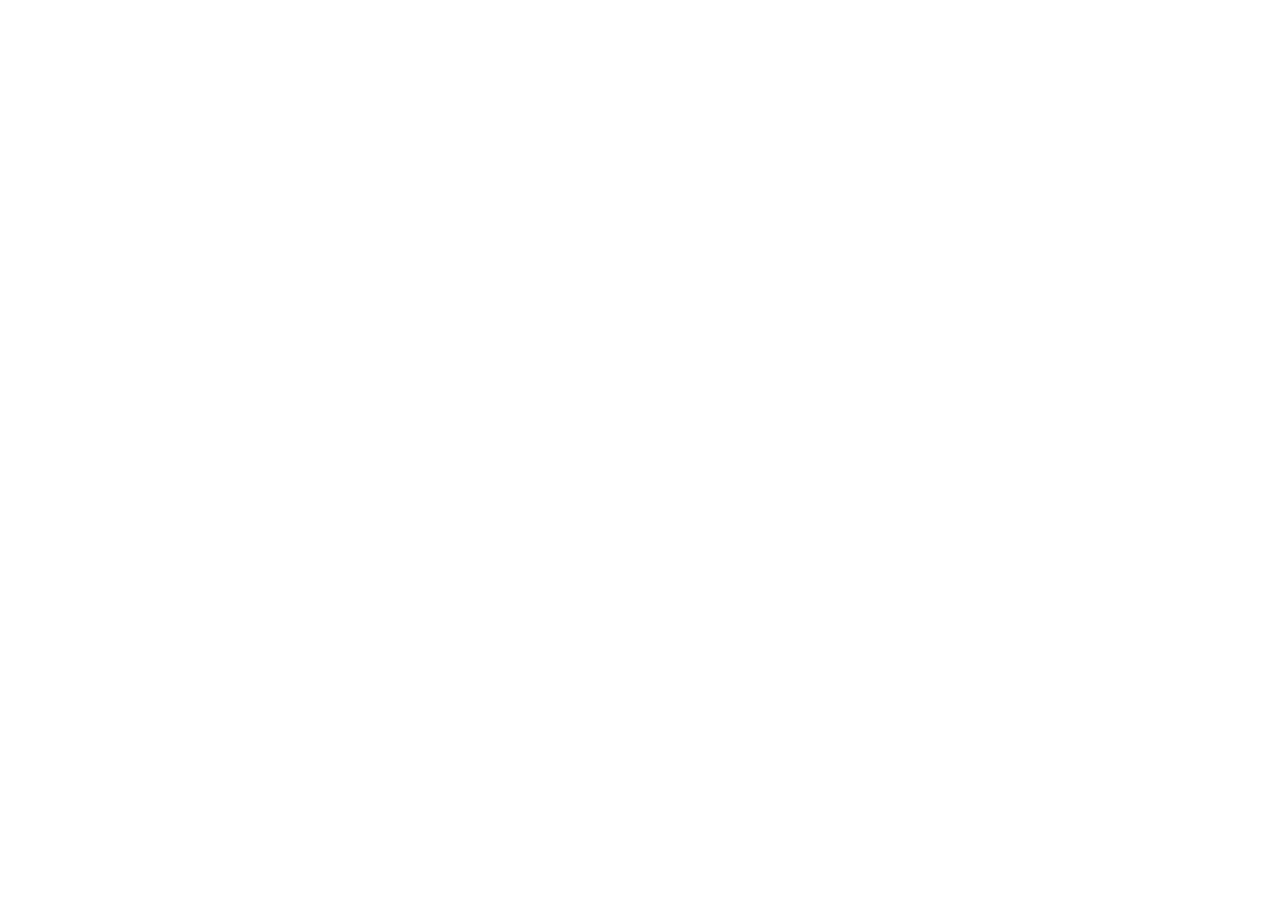
==== Bootstrap 2026_(Aluno)/ex13_projeto_imovi/index.html @ 1a244013 "Commit inicial Base para apredizado do Framework de Front-end bootstrap" ====
<!DOCTYPE html>
<html lang="pt-br">
  <head>
    <meta charset="UTF-8" />
    <meta http-equiv="X-UA-Compatible" content="IE=edge" />
    <meta name="viewport" content="width=device-width, initial-scale=1.0" />
    <title>iMovi</title>
    <link rel="shortcut icon" href="img/favicon.ico" type="image/x-icon" />
    <!-- Google fonts Lato -->
    <link rel="preconnect" href="https://fonts.googleapis.com" />
    <link rel="preconnect" href="https://fonts.gstatic.com" crossorigin />
    <link
      href="https://fonts.googleapis.com/css2?family=Lato:ital,wght@0,100;0,300;0,400;0,700;0,900;1,100;1,300;1,400;1,700;1,900&display=swap"
      rel="stylesheet"
    />
    <!-- CSS Bootstrap -->
    <link
      href="https://cdn.jsdelivr.net/npm/bootstrap@5.0.2/dist/css/bootstrap.min.css"
      rel="stylesheet"
      integrity="sha384-EVSTQN3/azprG1Anm3QDgpJLIm9Nao0Yz1ztcQTwFspd3yD65VohhpuuCOmLASjC"
      crossorigin="anonymous"
    />
    <!-- Bootstrap Icons -->
    <link
      rel="stylesheet"
      href="https://cdn.jsdelivr.net/npm/bootstrap-icons@1.5.0/font/bootstrap-icons.css"
    />
    <!-- CSS do projeto -->
    <link rel="stylesheet" href="css/styles.css" />
    <!-- JavaScript Bootstrap -->
    <script
      src="https://cdn.jsdelivr.net/npm/bootstrap@5.0.2/dist/js/bootstrap.bundle.min.js"
      integrity="sha384-MrcW6ZMFYlzcLA8Nl+NtUVF0sA7MsXsP1UyJoMp4YLEuNSfAP+JcXn/tWtIaxVXM"
      crossorigin="anonymous"
    ></script>
  </head>
  <body>
    

    <!-- 1ª Digitação (Aqui) -->

   
  </body>
</html>
---- Bootstrap 2026_(Aluno)/ex13_projeto_imovi/css/styles.css ----
/* 2ª Digitação (Aqui) */
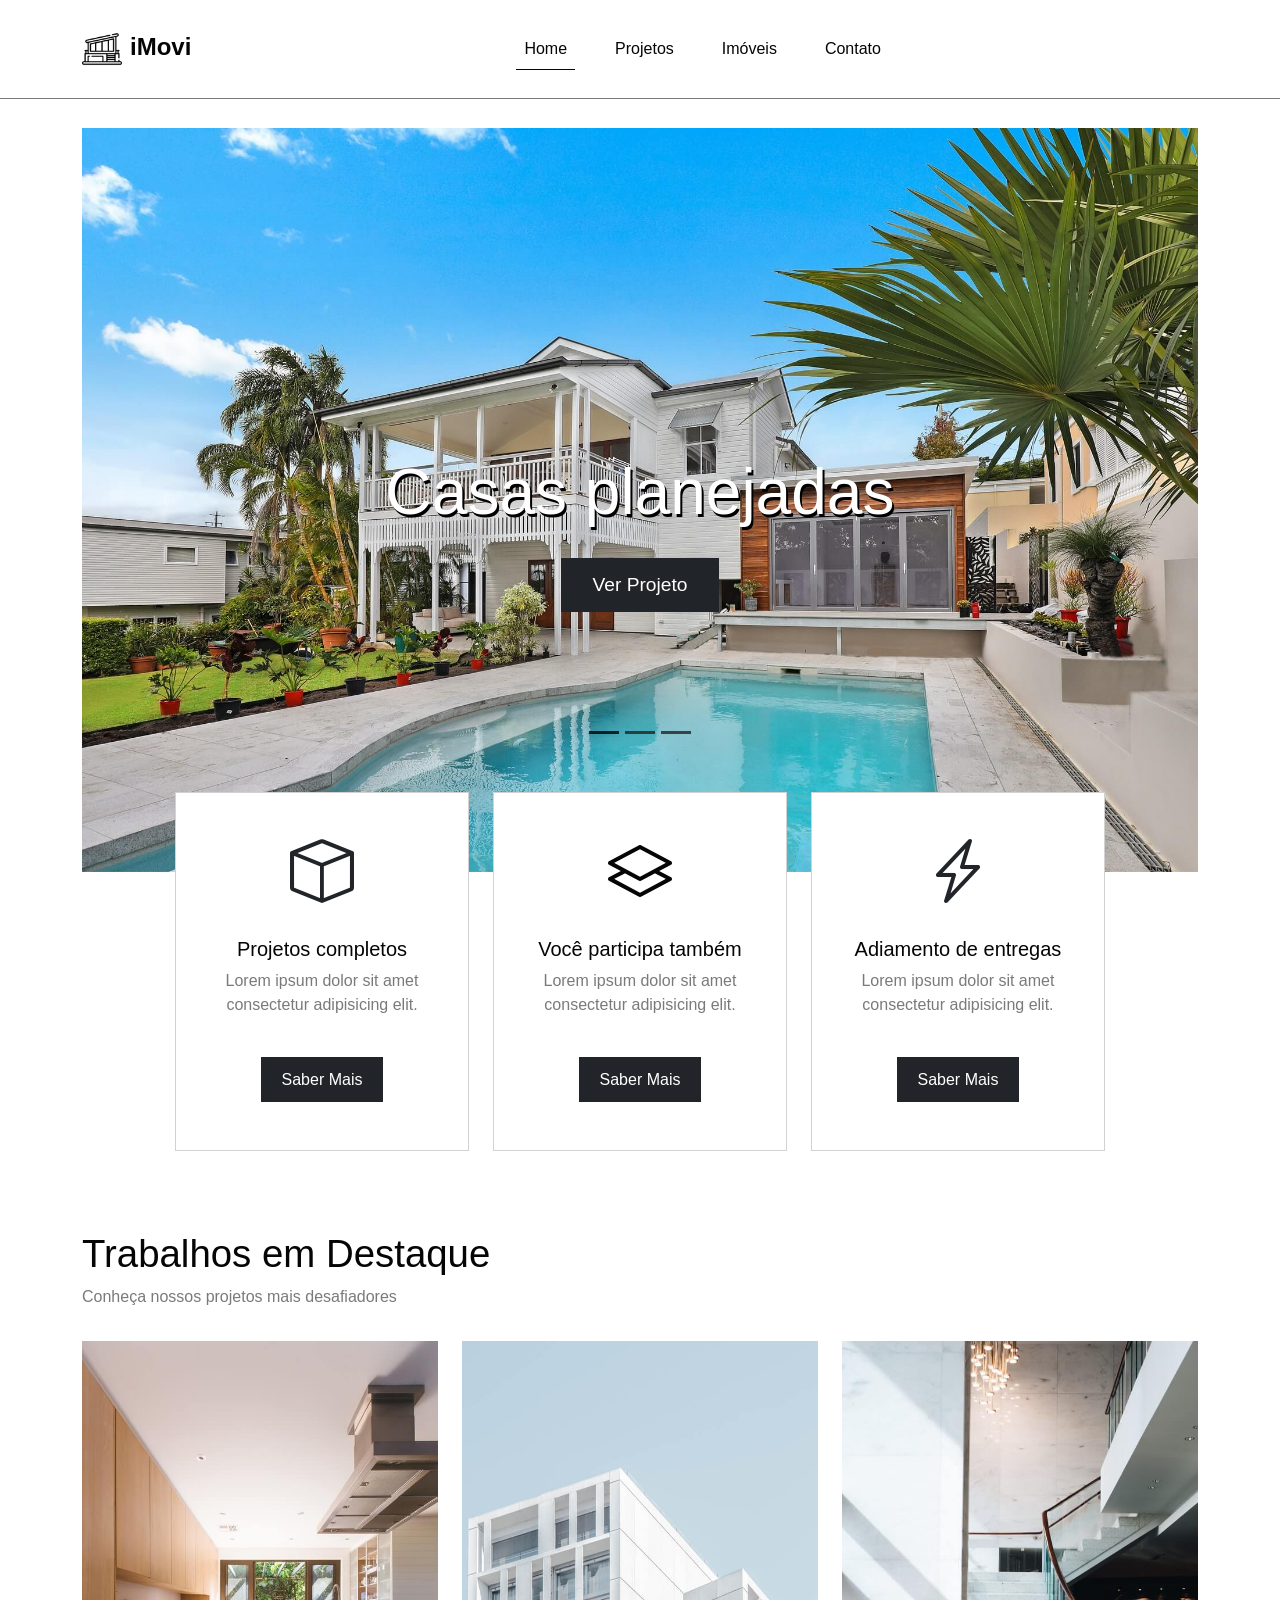
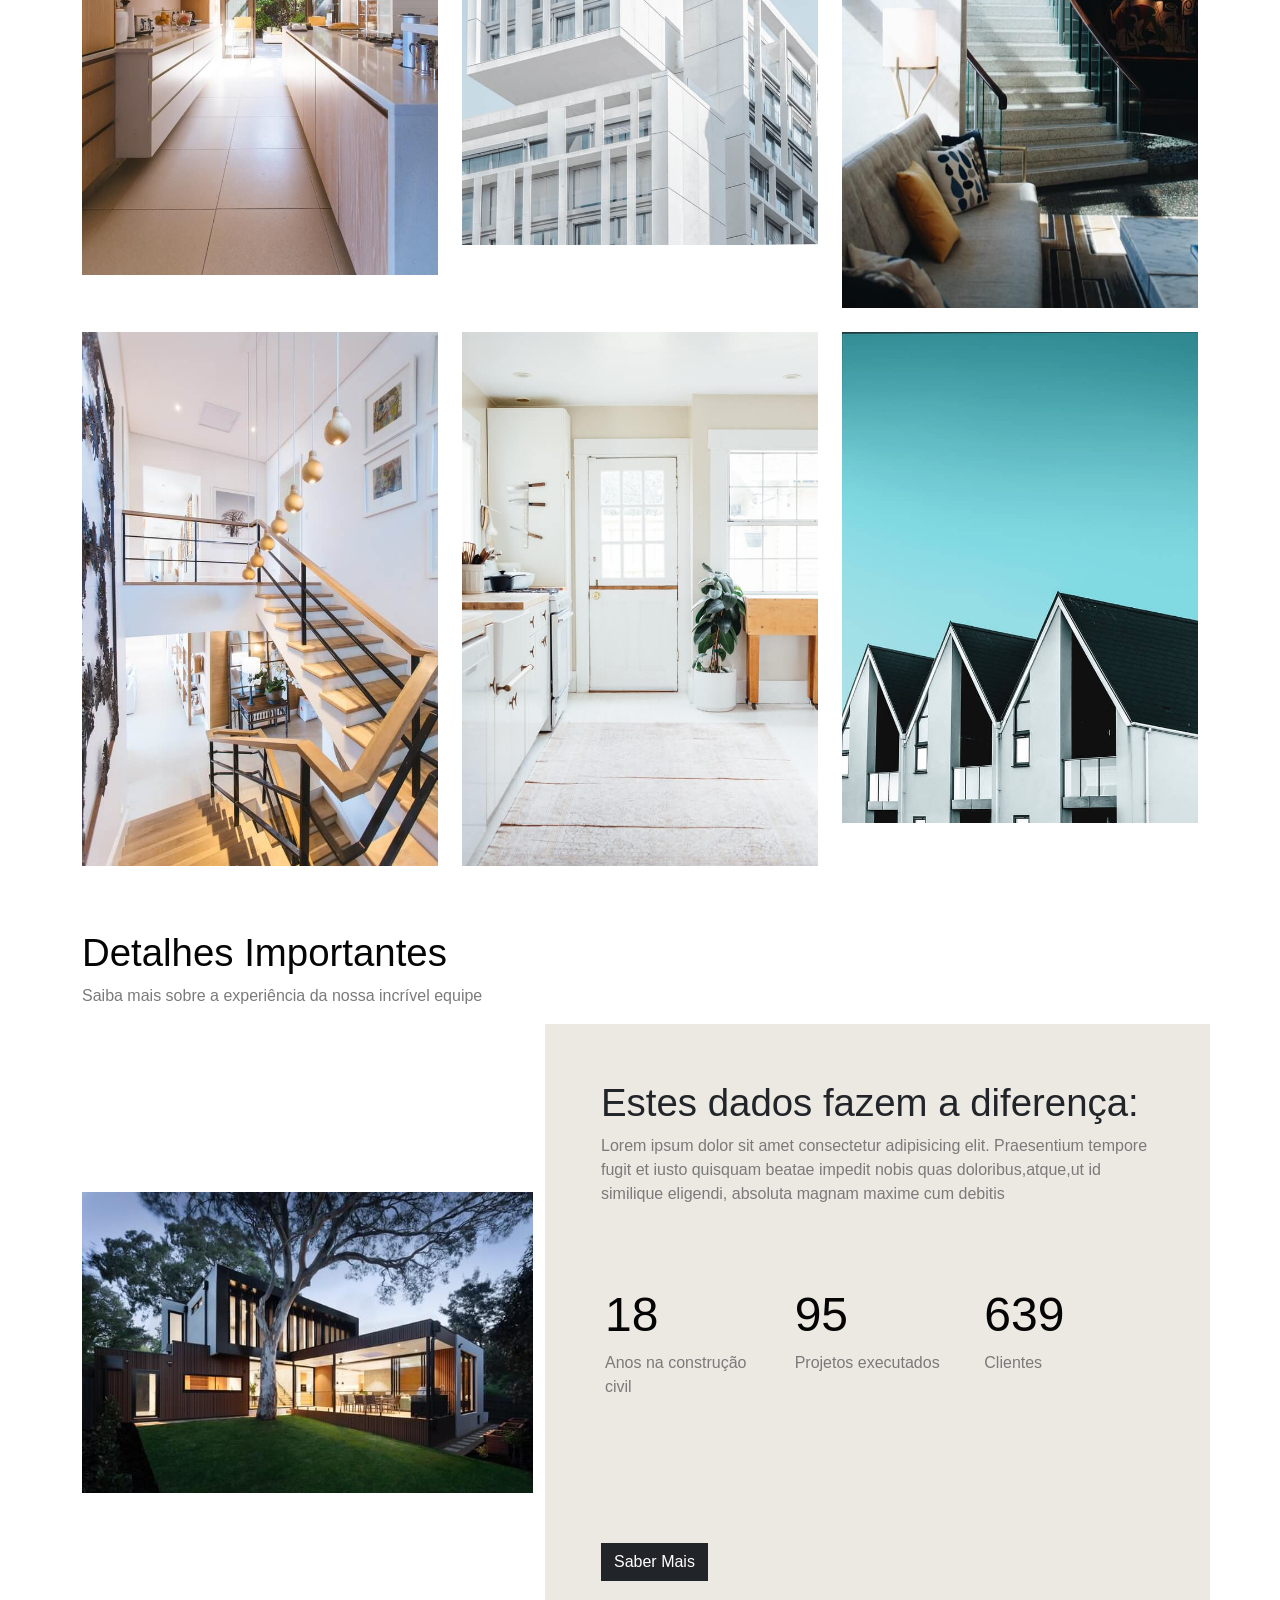
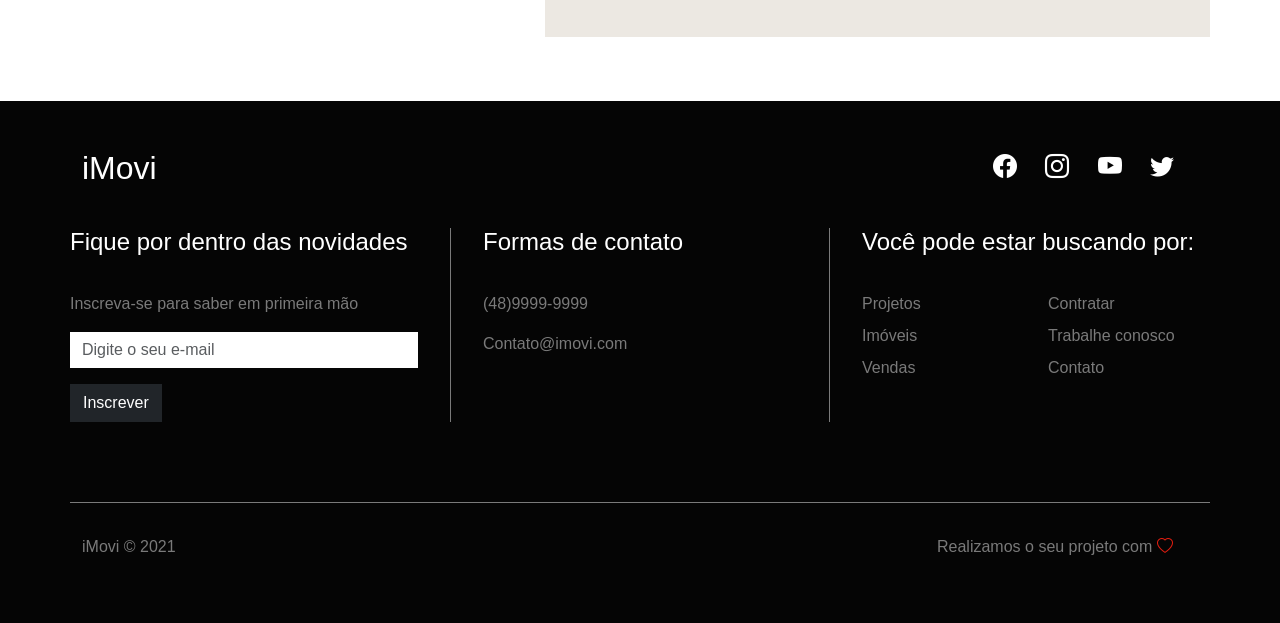
==== commit ab0bd373: "Ex. 10a, 10b, 11, 12 e 13 - Concluídos Realizados exercícios de forma organizada e coerente." ====
--- a/Bootstrap 2026_(Aluno)/ex13_projeto_imovi/index.html
+++ b/Bootstrap 2026_(Aluno)/ex13_projeto_imovi/index.html
@@ -35,10 +35,337 @@
     ></script>
   </head>
   <body>
-    
+    <!-- NAVBAR -->
+    <nav class="navbar navbar-expand-lg fixed-top bg-primary-color" id="navbar">
+      <div class="container py-3">
+        <a class="navbar-brand" href="#">
+          <img src="img/imovi-icon.png" alt="iMovi" />
+          <span>iMovi</span>
+        </a>
+        <button 
+          class="navbar-toggler"
+          type="button"
+          data-bs-toggle="collapse"
+          data-bs-target="#navbar-items"
+          aria-controls="navbar-items"
+          aria-expanded="false"
+          aria-label="Toggle navigation"
+        >
+          <i class="bi bi-list"></i>
+        </button>
+        <div class="collapse navbar-collapse" id="navbar-items">
+          <ul class="navbar-nav me-auto mb-2 mb-lg-0">
+            <li class="nav-item">
+              <a class="nav-link active" aria-current="page" href="#">Home</a>
+            </li>
+            <li class="nav-item">
+              <a class="nav-link" href="#">Projetos</a>
+            </li>
+            <li class="nav-item">
+              <a class="nav-link" href="#">Imóveis</a>
+            </li>
+            <li class="nav-item">
+              <a class="nav-link" href="#">Contato</a>
+            </li>
+          </ul>
+        </div>
+      </div>
+    </nav>
+    <!-- SLIDER -->
+    <div class="container" id="slider-container">
+      <div id="slider" class="carousel slide" data-bs-ride="carousel">
+        <div class="carousel-indicators">
+          <button
+            type="button"
+            data-bs-target="#slider"
+            data-bs-slide-to="0"
+            class="active"
+            aria-current="true"
+            aria-label="Slide 1"
+          ></button>
+          <button
+            type="button"
+            data-bs-target="#slider"
+            data-bs-slide-to="1"
+            aria-label="Slide 2"
+          ></button>
+          <button
+            type="button"
+            data-bs-target="#slider"
+            data-bs-slide-to="2"
+            aria-label="Slide 3"
+          ></button>
+        </div>
+        <div class="carousel-inner">
+          <div class="carousel-item active">
+            <img src="img/banner-1.jpg" class="d-block w-100" alt="Casa 1" />
+            <div class="carousel-caption">
+              <h5>Casas planejadas</h5>
+              <a href="#" class="btn btn-dark">Ver Projeto</a>
+            </div>
+          </div>
+          <div class="carousel-item">
+            <img src="img/banner-2.jpg" class="d-block w-100" alt="Casa 2" />
+            <div class="carousel-caption">
+              <h5>Projetos Complexos</h5>
+              <a href="#" class="btn btn-dark">Ver Projeto</a>
+            </div>
+          </div>
+          <div class="carousel-item">
+            <img src="img/banner-3.jpg" class="d-block w-100" alt="Casa 3" />
+            <div class="carousel-caption">
+              <h5>Projetos Inovadores</h5>
+              <a href="#" class="btn btn-dark">Ver Projeto</a>
+            </div>
+          </div>
+        </div>
+        <button
+          class="carousel-control-prev"
+          type="button"
+          data-bs-target="#slider"
+          data-bs-slide="prev"
+        >
+          <i class="bi bi-chevron-compact-left"></i>
+          <span class="visually-hidden">Previous</span>
+        </button>
+        <button
+          class="carousel-control-next"
+          type="button"
+          data-bs-target="#slider"
+          data-bs-slide="next"
+        >
+          <i class="bi bi-chevron-compact-right"></i>
+          <span class="visually-hidden">Next</span>
+        </button>
+      </div>
+      <div class="col-12 col-md-10 offset-md-1" id="mini-banners">
+        <div class="row">
+          <div class="col-12 col-md-4">
+            <div class="card text-center">
+              <i class="bi bi-box bg-primary-color"></i>
+              <div class="card-body">
+                <h5 class="card-title primary-color">Projetos completos</h5>
+                <p class="card-text secondary-color">
+                  Lorem ipsum dolor sit amet consectetur adipisicing elit.
+                </p>
+                <a href="#" class="btn btn-dark">Saber Mais</a>
+              </div>
+            </div>
+          </div>
+          <div class="col-12 col-md-4">
+            <div class="card text-center">
+              <i class="bi bi-layers primary-color"></i>
+              <div class="card-body">
+                <h5 class="card-title primary-color">Você participa também</h5>
+                <p class="card-text secondary-color">
+                 Lorem ipsum dolor sit amet consectetur adipisicing elit.
 
-    <!-- 1ª Digitação (Aqui) -->
-
-   
+                </p>
+                <a href="#" class="btn btn-dark">Saber Mais</a>
+              </div>
+            </div>
+          </div>
+          <div class="col-12 col-md-4">
+            <div class="card text-center">
+              <i class="bi bi-lightning-charge"></i>
+              <div class="card-body primary-color">
+                <h5 class="card-title primary-color">
+                  Adiamento de entregas
+                </h5>
+                <p class="card-text secondary-color">
+                  Lorem ipsum dolor sit amet consectetur adipisicing elit.
+                </p>
+                <a href="#" class="btn btn-dark">Saber Mais</a>
+              </div>
+            </div>
+          </div>
+        </div>
+      </div>
+    </div>
+    <!-- DESTAQUES -->
+    <div class="container" id="featured-container">
+      <div class="col-12">
+        <h2 class="title primary-color">Trabalhos em Destaque</h2>
+        <p class="subtitle secondary-color">
+          Conheça nossos projetos mais desafiadores
+        </p>
+      </div>
+      <div class="col-12" id="featured-images">
+        <div class="row g-4">
+          <div class="col-12 col-md-4">
+            <img src="img/project-1.jpg" alt="projeto 1" class="img-fluid" />
+            <div class="banner-content">
+              <p class="secondary-color">Categoria</p>
+              <h3>Nome do Projeto</h3>
+            </div>
+          </div>
+          <div class="col-12 col-md-4">
+            <img src="img/project-2.jpg" alt="projeto 2" class="img-fluid" />
+            <div class="banner-content">
+              <p class="secondary-color">Categoria</p>
+              <h3>Nome do Projeto</h3>
+            </div>
+          </div>
+          <div class="col-12 col-md-4">
+            <img src="img/project-3.jpg" alt="projeto 3" class="img-fluid" />
+            <div class="banner-content">
+              <p class="secondary-color">Categoria</p>
+              <h3>Nome do Projeto</h3>
+            </div>
+          </div>
+          <div class="col-12 col-md-4">
+            <img src="img/project-4.jpg" alt="projeto 4" class="img-fluid" />
+            <div class="banner-content">
+              <p class="secondary-color">Categoria</p>
+              <h3>Nome do Projeto</h3>
+            </div>
+          </div>
+          <div class="col-12 col-md-4">
+            <img src="img/project-5.jpg" alt="projeto 5" class="img-fluid" />
+            <div class="banner-content">
+              <p class="secondary-color">Categoria</p>
+              <h3>Nome do Projeto</h3>
+            </div>
+          </div>
+          <div class="col-12 col-md-4">
+            <img src="img/project-6.jpg" alt="projeto 6" class="img-fluid" />
+            <div class="banner-content">
+              <p class="secondary-color">Categoria</p>
+              <h3>Nome do Projeto</h3>
+            </div>
+          </div>
+        </div>
+      </div>
+    </div>
+    <!-- INFO -->
+    <div class="container" id="info-container">
+      <div class="col-12">
+        <h2 class="title primary-color">Detalhes Importantes</h2>
+        <p class="subtitle secondary-color">
+          Saiba mais sobre a experiência da nossa incrível equipe
+        </p>
+      </div>
+      <div class="col-12">
+        <div class="row">
+          <div class="col-12 col-md-5" id="info-banner">
+            <img src="img/infobanner.jpg" alt="Informações" class="img-fluid" />
+          </div>
+          <div class="col-12 col-md-7 bg-secondary-color" id="info-content">
+            <div class="row">
+              <div class="col-12">
+                <h2 class="title">Estes dados fazem a diferença:</h2>
+                <p class="subtitle secondary-color">
+                                    Lorem ipsum dolor sit amet consectetur adipisicing elit.
+                  Praesentium tempore fugit et iusto quisquam beatae impedit nobis quas doloribus,atque,ut id similique eligendi, absoluta magnam maxime cum debitis
+                </p>
+              </div>
+              <div class="col-12" id="info-numbers">
+                <div class="row">
+                  <div class="col-4">
+                    <h3 class="primary-color">18</h3>
+                    <p class="secondary-color">Anos na construção civil</p>
+                  </div>
+                  <div class="col-4">
+                    <h3 class="primary-color">95</h3>
+                    <p class="secondary-color">Projetos executados</p>
+                  </div>
+                  <div class="col-4">
+                    <h3 class="primary-color">639</h3>
+                    <p class="secondary-color">Clientes</p>
+                  </div>
+                </div>
+              </div>
+              <div class="col-12">
+                <a class="btn btn-dark">Saber Mais</a>
+              </div>
+            </div>
+          </div>
+        </div>
+      </div>
+    </div>
+    <!-- FOOTER -->
+    <footer class="container-fluid bg-dark-color" id="footer">
+      <div class="container">
+        <div class="row">
+          <!-- FOOTER TOP -->
+          <div class="col-12" id="footer-top">
+            <div class="row justify-content-between">
+              <div class="col-4">
+                <h2>
+                  iMovi
+                </h2>
+              </div>
+              <div class="col-4" id="social-icons">
+                <i class="bi bi-facebook"></i>
+                <i class="bi bi-instagram"></i>
+                <i class="bi bi-youtube"></i>
+                <i class="bi bi-twitter"></i>
+              </div>
+            </div>
+          </div>
+          <!-- FOOTER DETAILS -->
+          <div class="col-12" id="footer-details">
+            <div class="row">
+              <div class="col-12 col-md-4" id="news-container">
+                <h4>Fique por dentro das novidades</h4>
+                <p class="secondary-color">
+                  Inscreva-se para saber em primeira mão
+                </p>
+                <form>
+                  <div class="mb-3">
+                    <input
+                      type="email"
+                      class="form-control"
+                      placeholder="Digite o seu e-mail"
+                    />
+                  </div>
+                  <button class="btn btn-dark">Inscrever</button>
+                </form>
+              </div>
+              <div class="col-12 col-md-4" id="contact-container">
+                <h4>Formas de contato</h4>
+                <p class="secondary-color">(48)9999-9999</p>
+                <p class="secondary-color">Contato@imovi.com</p>
+              </div>
+              <div class="col-12 col-md-4" id="links-container">
+                <div class="row">
+                  <h4>Você pode estar buscando por:</h4>
+                  <div class="col-6">
+                    <ul class="list-unstyled">
+                      <li><a href="#" class="secondary-color">Projetos</a></li>
+                      <li><a href="#" class="secondary-color">Imóveis</a></li>
+                      <li><a href="#" class="secondary-color">Vendas</a></li>
+                    </ul>
+                  </div>
+                  <div class="col-6">
+                    <ul class="list-unstyled">
+                      <li><a href="#" class="secondary-color">Contratar</a></li>
+                      <li>
+                        <a href="#" class="secondary-color">Trabalhe conosco</a>
+                      </li>
+                      <li><a href="#" class="secondary-color">Contato</a></li>
+                    </ul>
+                  </div>
+                </div>
+              </div>
+            </div>
+          </div>
+          <!-- FOOTER BOTTOM -->
+          <div class="col-12" id="footer-bottom">
+            <div class="row justify-content-between">
+              <div class="col-12 col-md-3">
+                <p class="secondary-color">iMovi &copy; 2021</p>
+              </div>
+              <div class="col-12 col-md-3">
+                <p class="secondary-color">
+                  Realizamos o seu projeto com
+                  <i class="bi bi-heart"></i>
+                </p>
+              </div>
+            </div>
+          </div>
+        </div>
+      </div>
+    </footer>
   </body>
-</html>
+</html>
--- a/Bootstrap 2026_(Aluno)/ex13_projeto_imovi/css/styles.css
+++ b/Bootstrap 2026_(Aluno)/ex13_projeto_imovi/css/styles.css
@@ -1 +1,338 @@
-/* 2ª Digitação (Aqui) */+/* 2ª Digitação (Aqui) */
+
+* {
+    font-family: 'Lato', sans-serif;
+}
+
+.bg-primary-color {
+    background-color: #fff;
+}
+
+.bg-secondary-color {
+    background-color: #ece8e2;
+}
+
+.bg-dark-color {
+    background-color: #050505;
+}
+
+.primary-color {
+    color: #050505;
+}
+
+.secondary-color {
+    color: #7a7a7a;
+}
+
+/* NAVBAR */
+#navbar {
+    border-bottom: 1px solid #7a7a7a;
+}
+
+#navbar a {
+    color: #050505;
+}
+
+#navbar a:hover {
+    color: #7a7a7a;
+}
+
+#navbar .active {
+    border-bottom: 1px solid #050505;
+}
+
+.navbar-brand {
+    display: flex;
+}
+
+.navbar-brand img {
+    width: 40px;
+}
+
+.navbar-brand span {
+    font-weight: 700;
+    font-size: 1.5rem;
+    margin-left: 0.5rem;
+}
+
+#navbar-items .navbar-nav {
+    display: flex;
+    justify-content: center;
+    width: 100%;
+}
+
+#navbar-items .nav-item {
+    margin: 0 1em;
+}
+
+/* SLIDER */
+#slider {
+    margin-top: 8em;
+    margin-bottom: 1em;
+}
+
+#slider .carousel-caption {
+    bottom: 3em;
+}
+
+#slider .carousel-caption h5 {
+    font-size: 2.5em;
+    text-shadow: #000 2px 2px;
+}
+
+.btn {
+    border-radius: 0;
+}
+
+#slider .btn {
+    padding: 0.3em 0.8em;
+    font-size: 1em;
+    margin-top: 1em;
+}
+
+.carousel-control-prev,
+.carousel-control-next {
+    opacity: 0.7;
+}
+
+.carousel-control-prev i,
+.carousel-control-next {
+    opacity: 0.7;
+}
+
+.carousel-indicators [data-bs-target] {
+    background-color: #222;
+    opacity: 0.8;
+}
+
+.carousel-indicators .active {
+    background-color: #000;
+}
+
+@media (min-width: 768px) {
+    #slider .carousel-caption {
+        bottom: 15em;
+    }
+    #slider .carousel-caption h5 {
+        font-size: 4em;
+        text-shadow: #000 2px 3px;
+    }
+    #slider .btn {
+        padding: 0.6em 1.6em;
+        font-size: 1.2em;
+        margin-top: 1em;
+    }
+    .carousel-indicators {
+        bottom: 7em;
+    }
+}
+
+/* MINI BANNERS */
+#mini-banners {
+    margin-bottom: 4em;
+}
+
+#mini-banners .card {
+    padding: 2em 0.3em;
+    border-radius: 0;
+}
+
+#mini-banners i {
+    font-size: 4em;
+}
+
+#mini-banners .card-tittle {
+   margin-bottom: 1.5em;
+}
+
+#mini-banners .btn {
+    margin-top:  1.5em;
+    padding: 0.6em 1.2em;
+}
+
+#mini-banners .card {
+    margin-bottom: 1em;
+}
+
+@media (min-width: 768px) {
+    #mini-banners {
+        margin-top: -6em;
+    }
+}
+
+/* DESTAQUES */
+#featured-container {
+    margin-bottom: 4em;
+}
+
+.tittle {
+    font-size: 1.75em;
+    margin-bottom: 0.4em;
+    position: relative;
+}
+
+.tittle:before {
+    width: 75px;
+    border-top: 4px solid #7a7a7a;
+    content: '';
+    position: absolute;
+    bottom: 2em;
+}
+
+#featured-images {
+    margin-top: 2em;
+}
+
+#featured-images .col-md-4 {
+    position: relative;
+    cursor: pointer;
+}
+
+#featured-images .col-md-4:hover > .banner-content {
+    opacity: 0.8;
+}
+
+#featured-images .banner-content {
+    position: absolute;
+    top: 0;
+    left: 0;
+    height: 100%;
+    width: 100%;
+    background-color: #fff;
+    display: flex;
+    align-items: center;
+    justify-content: center;
+    flex-direction: column;
+    opacity: 0.6;
+    transition: 0.5s;
+}
+
+@media (min-width: 768px) {
+    .title {
+        font-size: 2.4em;
+    }
+
+    .title:before {
+        bottom: 1.5em;
+    }
+
+    #featured-images .banner-content {
+        opacity: 0;
+    }
+}
+
+/* INFO */
+#info-content {
+    margin-bottom: 4em;
+    padding: 4em 1em;
+}
+
+#info-numbers {
+    margin-bottom: 4em;
+    padding: 4em 1em;
+}
+
+#info-banner {
+    align-items: center;
+    display: flex;
+    margin-bottom: 2.5em;
+}
+
+#info-numbers h3 {
+    font-size: 3em;
+}
+
+@media (min-width: 768px) {
+    #info-content {
+        padding: 3.5em;
+    }
+}
+
+/* FOOTER TOP */
+#footer {
+    padding: 3em 2em;
+}
+
+#footer-top {
+    margin-bottom: 2em;
+}
+
+#footer-top,
+#footer-top i {
+    color: #fff;
+}
+
+#social-icons {
+    text-align: right;
+}
+
+#social-icons i {
+    margin-right: 1em;
+    font-size: 1.5em;
+    cursor: pointer;
+}
+
+#social-icons i:hover {
+    color: #7a7a7a;
+}
+
+/* FOOTER DETAILS */
+#footer-details {
+    margin-bottom: 3em;
+}
+
+#news-container,
+#contact-container,
+#links-container {
+    padding: 0;
+    border: 0;
+    margin-bottom: 2em;
+}
+
+#footer-details h4 {
+    color: #fff;
+    margin-bottom: 1.5em;
+}
+
+#news-container input {
+    border-radius: 0;
+    border: none;
+}
+
+#links-container li {
+    margin-bottom: 0.5em;
+}
+
+#links-container a {
+    text-decoration: none;
+}
+
+#links-container a:hover {
+    color: #fff;
+}
+
+/* FOOTER BOTTOM */
+#footer-bottom {
+    border-top: 1px solid #7a7a7a;
+    padding-top: 2em;
+}
+
+#footer-bottom i {
+    color: #e61e10;
+}
+
+@media (min-width: 768px) {
+    #news-container {
+        padding-right: 2em;
+    }
+
+    #contact-container {
+        padding: 0 2em;
+        border-left: 1px solid #7a7a7a;
+        border-right: 1px solid #7a7a7a;
+    }
+
+    #links-container {
+        padding-left: 2em;
+    }
+}
